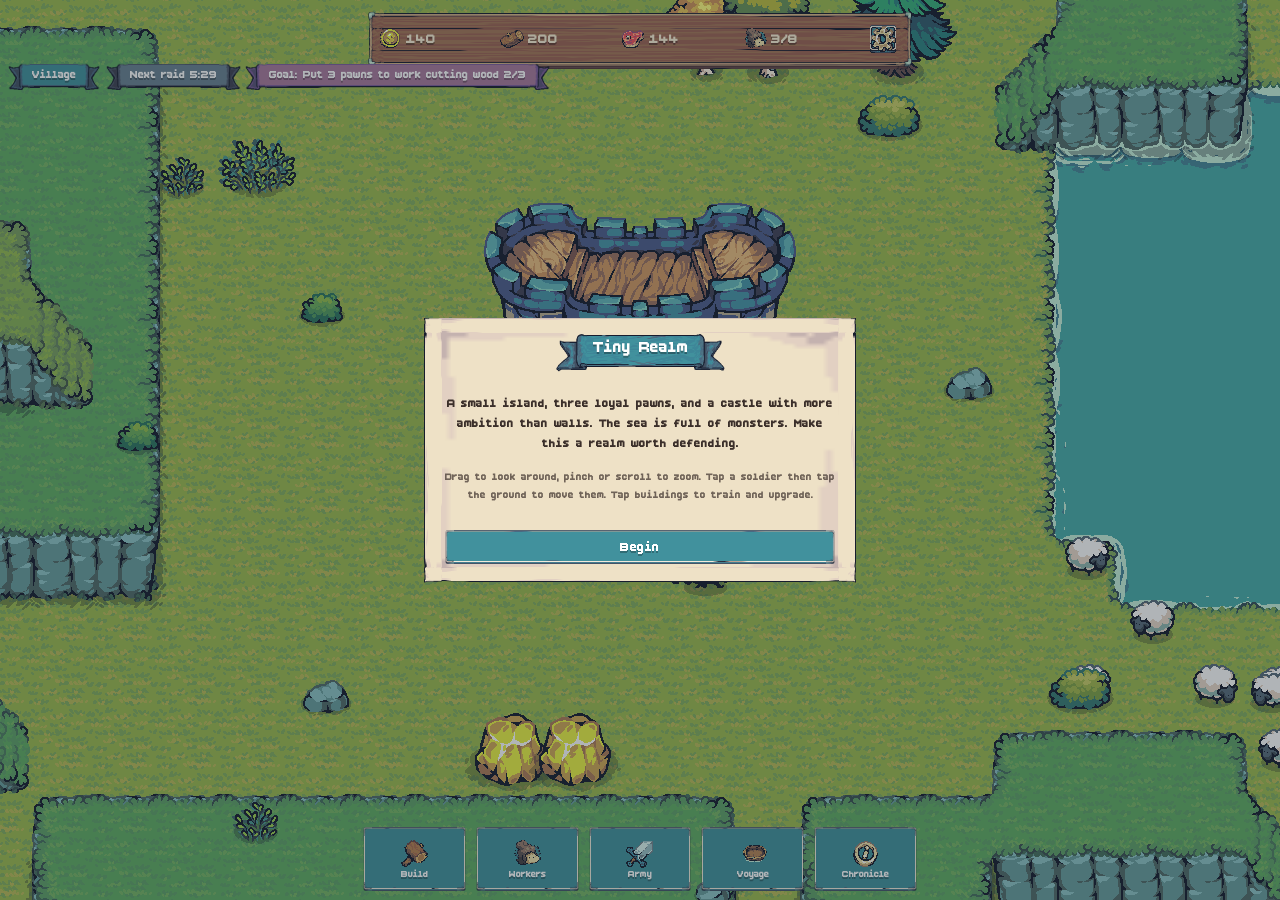
==== index.html @ cdfa286c "Hero abilities, formations and battle speed - Nine abilities: Shield Wall, Volley, Charge, Blessing," ====
<!doctype html>
<html lang="en">
<head>
<meta charset="utf-8">
<meta name="viewport" content="width=device-width, initial-scale=1, maximum-scale=1, user-scalable=no, viewport-fit=cover">
<meta name="apple-mobile-web-app-capable" content="yes">
<meta name="mobile-web-app-capable" content="yes">
<meta name="apple-mobile-web-app-status-bar-style" content="black-translucent">
<meta name="theme-color" content="#47aba9">
<title>Tiny Realm</title>
<link rel="icon" href="assets/free/UI Elements/UI Elements/Icons/Icon_06.png">
<link rel="apple-touch-icon" href="assets/warfare/King/King Avatar/King_Avatar_01.png">
<link rel="manifest" href="manifest.webmanifest">
<link rel="stylesheet" href="style.css">
</head>
<body>
<div id="app">
  <canvas id="game"></canvas>

  <div id="hud" class="hidden">
    <div id="topbar" class="wood">
      <div class="res" data-r="gold"><i class="ic ic-gold"></i><span>0</span></div>
      <div class="res" data-r="wood"><i class="ic ic-wood"></i><span>0</span></div>
      <div class="res" data-r="meat"><i class="ic ic-meat"></i><span>0</span></div>
      <div class="res" data-r="pop"><i class="ic ic-pop"></i><span>0</span></div>
      <button id="btnSettings" class="tiny-btn" aria-label="Settings"><i class="ic ic-gear"></i></button>
    </div>
    <div id="subbar">
      <div id="tierRibbon" class="ribbon-small blue">Village</div>
      <div id="pills"></div>
    </div>
    <div id="toasts"></div>
    <div id="banner" class="hidden"><div class="banner-ribbon"><span></span></div><p></p></div>

    <div id="abilitybar" class="hidden"></div>
    <div id="selbar" class="hidden">
      <span id="selText"></span>
      <button class="btn small" id="btnForm">Loose</button>
      <button class="btn small" id="btnSelAll">All</button>
      <button class="btn small red" id="btnDesel">Clear</button>
    </div>

    <div id="placebar" class="hidden">
      <span id="placeText"></span>
      <button class="btn small" id="btnPlaceOk">Build here</button>
      <button class="btn small red" id="btnPlaceCancel">Cancel</button>
    </div>

    <div id="exphud" class="hidden">
      <div class="paper-dark exp-info"><b id="expName"></b><span id="expStat"></span></div>
    </div>

    <nav id="bottombar">
      <button class="navbtn" data-panel="build"><i class="ic ic-hammer"></i><span>Build</span></button>
      <button class="navbtn" data-panel="workers"><i class="ic ic-pawn"></i><span>Workers</span></button>
      <button class="navbtn" data-panel="army"><i class="ic ic-sword"></i><span>Army</span></button>
      <button class="navbtn" data-panel="voyage"><i class="ic ic-boat"></i><span>Voyage</span></button>
      <button class="navbtn" data-panel="chronicle"><i class="ic ic-info"></i><span>Chronicle</span></button>
    </nav>
    <nav id="squadbar" class="hidden">
      <div id="squadAvatars"></div>
      <button class="btn small" id="btnSpeed">1x</button>
      <button class="btn small" id="btnSquadForm">Loose</button>
      <button class="btn small" id="btnSquadAll">All</button>
      <button class="btn small red" id="btnRetreat">Retreat</button>
    </nav>

    <div id="panel" class="hidden">
      <div class="sheet paper">
        <div class="sheet-head"><div class="ribbon blue"><span id="panelTitle"></span></div><button class="tiny-btn red close" id="panelClose" aria-label="Close"><i class="ic ic-x"></i></button></div>
        <div id="panelTabs"></div>
        <div id="panelBody"></div>
      </div>
    </div>

    <div id="modal" class="hidden">
      <div class="dialog paper">
        <div class="ribbon blue"><span id="modalTitle"></span></div>
        <div id="modalBody"></div>
        <div id="modalBtns"></div>
      </div>
    </div>
  </div>

  <div id="loading">
    <div class="load-box">
      <h1>Tiny Realm</h1>
      <div class="bar-big"><div id="loadFill"></div></div>
      <p id="loadText">Gathering the realm...</p>
    </div>
  </div>
</div>
<script type="module" src="src/main.js"></script>
</body>
</html>
---- style.css ----
@font-face {
  font-family: 'BoldPixels';
  src: url('assets/font/boldpixels.woff2') format('woff2'), url('assets/font/boldpixels.woff') format('woff');
  font-display: block;
}
:root {
  --ink: #3b2f2a;
  --ink-soft: #6b5546;
  --cream: #fbf1d6;
  --water: #47aba9;
  --gold: #e8b93a;
  --red: #d9534f;
  --green: #6dbb5b;
  --safe-top: env(safe-area-inset-top, 0px);
  --safe-bot: env(safe-area-inset-bottom, 0px);
}
* { box-sizing: border-box; -webkit-tap-highlight-color: transparent; }
html, body { margin: 0; height: 100%; overflow: hidden; background: var(--water); overscroll-behavior: none; }
body { font-family: 'BoldPixels', monospace; color: var(--ink); -webkit-user-select: none; user-select: none; -webkit-font-smoothing: none; font-size: 16px; }
#app { position: fixed; inset: 0; }
#game { position: absolute; inset: 0; width: 100%; height: 100%; touch-action: none; image-rendering: pixelated; }
.hidden { display: none !important; }
button { font-family: inherit; color: inherit; font-size: inherit; cursor: pointer; }
img, .ic { image-rendering: pixelated; }

/* ---------- pack-built frames (9-slice from assets/ui) ---------- */
.paper { border: 22px solid transparent; border-image: url('assets/ui/paper.png') 64 fill / 22px stretch; }
.paper-dark { border: 14px solid transparent; border-image: url('assets/ui/paper_dark.png') 64 fill / 14px stretch; color: var(--cream); }
.wood { border: 16px solid transparent; border-image: url('assets/ui/wood.png') 128 fill / 24px stretch; color: var(--cream); }
.banner-frame { border: 30px solid transparent; border-image: url('assets/ui/banner.png') 128 fill / 36px stretch; }
.btn {
  border: 12px solid transparent; border-image: url('assets/ui/btn_blue_regular.png') 64 fill / 12px stretch;
  background: none; color: #fff; padding: 0 6px; min-height: 40px; line-height: 1; text-shadow: 0 2px 0 rgba(0,0,0,.25);
  font-size: 16px; letter-spacing: .5px;
}
.btn:active, .btn.on { border-image-source: url('assets/ui/btn_blue_pressed.png'); }
.btn.red { border-image-source: url('assets/ui/btn_red_regular.png'); }
.btn.red:active { border-image-source: url('assets/ui/btn_red_pressed.png'); }
.btn:disabled { filter: grayscale(1) brightness(.85); opacity: .7; }
.btn.small { min-height: 34px; font-size: 14px; border-width: 10px; }
.btn.wide { width: 100%; }
.tiny-btn { width: 38px; height: 38px; border: 0; padding: 4px; background: url('assets/free/UI Elements/UI Elements/Buttons/SmallBlueSquareButton_Regular.png') center / 100% 100% no-repeat; image-rendering: pixelated; }
.tiny-btn:active { background-image: url('assets/free/UI Elements/UI Elements/Buttons/SmallBlueSquareButton_Pressed.png'); }
.tiny-btn.red { background-image: url('assets/free/UI Elements/UI Elements/Buttons/SmallRedSquareButton_Regular.png'); }
.tiny-btn.red:active { background-image: url('assets/free/UI Elements/UI Elements/Buttons/SmallRedSquareButton_Pressed.png'); }
.tiny-btn .ic { width: 100%; height: 100%; }

.ribbon, .ribbon-small { display: inline-flex; align-items: center; justify-content: center; color: #fff; text-shadow: 0 2px 0 rgba(0,0,0,.3); white-space: nowrap; }
.ribbon { border: 0 solid transparent; border-width: 0 40px; border-image: url('assets/ui/ribbon_blue.png') 0 128 fill / 0 40px stretch; height: 46px; padding: 0 6px 6px; font-size: 20px; }
.ribbon.red { border-image-source: url('assets/ui/ribbon_red.png'); }
.ribbon.yellow { border-image-source: url('assets/ui/ribbon_yellow.png'); }
.ribbon.purple { border-image-source: url('assets/ui/ribbon_purple.png'); }
.ribbon-small { border: 0 solid transparent; border-width: 0 22px; border-image: url('assets/ui/ribbon_small_blue.png') 0 64 fill / 0 22px stretch; height: 28px; padding: 0 2px 3px; font-size: 14px; }
.ribbon-small.red { border-image-source: url('assets/ui/ribbon_small_red.png'); }
.ribbon-small.yellow { border-image-source: url('assets/ui/ribbon_small_yellow.png'); }
.ribbon-small.purple { border-image-source: url('assets/ui/ribbon_small_purple.png'); }
.ribbon-small.black { border-image-source: url('assets/ui/ribbon_small_black.png'); }

/* ---------- icons from the pack ---------- */
.ic { display: inline-block; width: 26px; height: 26px; background: center / contain no-repeat; vertical-align: middle; flex: none; }
.ic-gold { background-image: url('assets/free/UI Elements/UI Elements/Icons/Icon_03.png'); }
.ic-wood { background-image: url('assets/free/UI Elements/UI Elements/Icons/Icon_02.png'); }
.ic-meat { background-image: url('assets/free/UI Elements/UI Elements/Icons/Icon_04.png'); }
.ic-hammer { background-image: url('assets/free/UI Elements/UI Elements/Icons/Icon_01.png'); }
.ic-sword { background-image: url('assets/free/UI Elements/UI Elements/Icons/Icon_05.png'); }
.ic-shield { background-image: url('assets/free/UI Elements/UI Elements/Icons/Icon_06.png'); }
.ic-go { background-image: url('assets/free/UI Elements/UI Elements/Icons/Icon_07.png'); }
.ic-back { background-image: url('assets/free/UI Elements/UI Elements/Icons/Icon_08.png'); }
.ic-x { background-image: url('assets/free/UI Elements/UI Elements/Icons/Icon_09.png'); }
.ic-gear { background-image: url('assets/free/UI Elements/UI Elements/Icons/Icon_10.png'); }
.ic-info { background-image: url('assets/free/UI Elements/UI Elements/Icons/Icon_11.png'); }
.ic-pop, .ic-pawn { background-image: url('assets/free/UI Elements/UI Elements/Human Avatars/Avatars_05.png'); background-size: 150%; }
.ic-boat { background-image: url('assets/enemy/Extra/Boat/Boat_Idle.png'); background-size: 1100% 137%; background-position: 1.2% 55%; }

/* ---------- HUD ---------- */
#hud { position: absolute; inset: 0; pointer-events: none; }
#hud > * { pointer-events: auto; }
#topbar { position: absolute; top: calc(var(--safe-top) + 4px); left: 6px; right: 6px; display: flex; align-items: center; gap: 4px; padding: 0 2px; min-height: 52px; }
.res { flex: 1; display: flex; align-items: center; gap: 4px; min-width: 0; font-size: 15px; white-space: nowrap; text-shadow: 0 2px 0 rgba(0,0,0,.35); }
.res span { overflow: hidden; text-overflow: ellipsis; }
.res.full span { color: #ffd36b; }
.res .ic { width: 24px; height: 24px; }
#subbar { position: absolute; top: calc(var(--safe-top) + 62px); left: 8px; right: 8px; display: flex; align-items: flex-start; gap: 6px; pointer-events: none; }
#tierRibbon { flex: none; }
#subbar > * { pointer-events: auto; }
#pills { display: flex; gap: 4px; overflow-x: auto; scrollbar-width: none; min-width: 0; }
#pills::-webkit-scrollbar { display: none; }
#pills .pill { flex: none; }
.pill { cursor: pointer; }

#toasts { position: absolute; left: 10px; right: 10px; bottom: calc(var(--safe-bot) + 96px); display: flex; flex-direction: column; align-items: center; gap: 6px; pointer-events: none; }
.toast { pointer-events: none; max-width: 440px; font-size: 14px; line-height: 1.25; padding: 2px 4px; animation: toastIn .25s ease-out; text-align: center; }
.toast.out { animation: toastOut .4s ease-in forwards; }
@keyframes toastIn { from { transform: translateY(10px); opacity: 0; } }
@keyframes toastOut { to { transform: translateY(-8px); opacity: 0; } }

#banner { position: absolute; top: calc(var(--safe-top) + 108px); left: 50%; transform: translateX(-50%); width: min(92vw, 460px); text-align: center; pointer-events: auto; animation: toastIn .3s ease-out; }
#banner .banner-ribbon { display: flex; justify-content: center; }
#banner p { margin: -6px 0 0; padding: 14px 12px 10px; font-size: 14px; line-height: 1.3; }

#bottombar, #squadbar { position: absolute; left: 6px; right: 6px; bottom: calc(var(--safe-bot) + 6px); display: flex; gap: 4px; }
.navbtn { flex: 1; display: flex; flex-direction: column; align-items: center; justify-content: center; gap: 0; height: 70px; border: 12px solid transparent; border-image: url('assets/ui/btn_blue_regular.png') 64 fill / 12px stretch; background: none; color: #fff; font-size: 12px; padding: 0; text-shadow: 0 2px 0 rgba(0,0,0,.3); }
.navbtn:active, .navbtn.on { border-image-source: url('assets/ui/btn_blue_pressed.png'); }
.navbtn .ic { width: 30px; height: 30px; }
.navbtn .dot { position: absolute; }
#squadbar { align-items: center; }
#squadAvatars { flex: 1; display: flex; gap: 4px; overflow-x: auto; padding: 2px; }
.sq { position: relative; width: 50px; height: 58px; flex: none; border: 6px solid transparent; border-image: url('assets/ui/paper_dark.png') 64 fill / 6px stretch; padding: 0; background: none; }
.sq { overflow: hidden; }
.sq img { width: 100%; height: 38px; object-fit: cover; display: block; transform: scale(1.5); }
.sq .hpb { height: 5px; background: #5a4636; margin-top: 2px; }
.sq .hpb i { display: block; height: 100%; background: var(--green); }
.sq.sel { border-image-source: url('assets/ui/btn_blue_pressed.png'); }
.sq.dead { opacity: .35; filter: grayscale(1); }

#selbar, #placebar { position: absolute; left: 50%; transform: translateX(-50%); bottom: calc(var(--safe-bot) + 84px); display: flex; align-items: center; gap: 6px; padding: 6px 10px; border: 12px solid transparent; border-image: url('assets/ui/paper.png') 64 fill / 12px stretch; white-space: nowrap; font-size: 14px; }
#exphud { position: absolute; top: calc(var(--safe-top) + 62px); left: 50%; transform: translateX(-50%); }
.exp-info { display: flex; flex-direction: column; align-items: center; padding: 0 6px; font-size: 13px; white-space: nowrap; }
.exp-info b { font-size: 15px; }

/* ---------- panels ---------- */
#panel, #modal { position: absolute; inset: 0; display: flex; align-items: flex-end; justify-content: center; background: rgba(30, 40, 50, .35); }
#panel { bottom: calc(var(--safe-bot) + 80px); background: none; }
#modal { align-items: center; z-index: 5; }
.sheet { width: min(100%, 560px); max-height: calc(100% - var(--safe-top) - 64px); display: flex; flex-direction: column; animation: sheetUp .22s ease-out; }
@keyframes sheetUp { from { transform: translateY(40px); opacity: 0; } }
.sheet-head { display: flex; justify-content: center; position: relative; margin: -36px 0 4px; }
.sheet-head .close { position: absolute; right: -10px; top: 4px; }
#panelBody { overflow-y: auto; -webkit-overflow-scrolling: touch; padding: 0 2px 6px; flex: 1; }
#panelTabs { display: flex; gap: 4px; margin-bottom: 6px; }
#panelTabs .btn { flex: 1; }
.dialog { width: min(92vw, 440px); max-height: 86vh; overflow-y: auto; display: flex; flex-direction: column; align-items: center; animation: sheetUp .2s ease-out; }
.dialog .ribbon { margin-top: -6px; }
#modalBody { font-size: 15px; line-height: 1.35; margin: 6px 0 10px; text-align: center; width: 100%; }
#modalBtns { display: flex; flex-direction: column; gap: 6px; width: 100%; }

.card { display: flex; gap: 10px; align-items: center; padding: 8px; margin-bottom: 6px; border: 10px solid transparent; border-image: url('assets/ui/paper_dark.png') 64 fill / 10px stretch; color: var(--cream); }
.card.light { border-image-source: url('assets/ui/paper.png'); color: var(--ink); }
.card .thumb { width: 56px; height: 56px; flex: none; display: flex; align-items: flex-end; justify-content: center; overflow: hidden; }
.card .thumb img { max-width: 100%; max-height: 100%; }
.card .thumb img.av, .queue .qi img { transform: scale(1.55); }
.card .thumb:has(img.av) { align-items: center; }
.card .grow { flex: 1; min-width: 0; }
.card h3 { margin: 0 0 2px; font-size: 16px; font-weight: normal; }
.card p { margin: 0; font-size: 13px; line-height: 1.25; opacity: .9; }
.card .btn { flex: none; }
.cost { display: flex; gap: 8px; flex-wrap: wrap; font-size: 14px; margin-top: 3px; }
.cost span { display: inline-flex; align-items: center; gap: 2px; }
.cost .ic { width: 18px; height: 18px; }
.cost .lack { color: #ff8a80; }
.muted { opacity: .7; }
.row { display: flex; align-items: center; gap: 8px; }
.between { justify-content: space-between; }
.section-title { font-size: 16px; margin: 10px 0 6px; text-align: center; color: var(--ink-soft); }
.trait { display: inline-block; font-size: 12px; padding: 1px 6px; margin: 2px 3px 0 0; background: rgba(0,0,0,.25); border-radius: 3px; }
.trait.rare { background: #8c6a1c; }
.xpbar, .hpbar { height: 6px; background: #5a4636; margin-top: 4px; border: 1px solid #2b2b3a; }
.xpbar i, .hpbar i { display: block; height: 100%; background: var(--gold); }
.hpbar i { background: var(--green); }
.job { display: flex; align-items: center; gap: 8px; margin-bottom: 6px; }
.job .name { flex: 1; }
.job .count { width: 36px; text-align: center; font-size: 20px; }
.check { width: 26px; height: 26px; flex: none; border: 0; background: url('assets/free/UI Elements/UI Elements/Buttons/TinySquareBlueButton.png') center / 100% no-repeat; }
.check.on { background-image: url('assets/free/UI Elements/UI Elements/Buttons/TinySquareRedButton.png'); }
.queue { display: flex; gap: 4px; margin-top: 6px; }
.queue .qi { width: 44px; height: 50px; position: relative; border: 6px solid transparent; border-image: url('assets/ui/paper_dark.png') 64 fill / 6px stretch; }
.queue .qi img { width: 100%; height: 34px; object-fit: cover; }
.queue .qi i { position: absolute; left: 0; bottom: 0; height: 4px; background: var(--gold); }
textarea { width: 100%; height: 90px; font-family: monospace; font-size: 11px; border: 2px solid var(--ink-soft); background: var(--cream); color: var(--ink); }
.log { font-size: 13px; line-height: 1.3; margin: 0 0 4px; }
.log .when { color: var(--ink-soft); font-size: 11px; margin-right: 6px; }
.stat-grid { display: grid; grid-template-columns: 1fr 1fr; gap: 4px 12px; font-size: 14px; }
.stat-grid span:nth-child(even) { text-align: right; }

/* ---------- loading ---------- */
#loading { position: absolute; inset: 0; display: flex; align-items: center; justify-content: center; background: var(--water); z-index: 10; }
.load-box { text-align: center; color: #fff; }
.load-box h1 { font-weight: normal; font-size: 46px; margin: 0 0 16px; text-shadow: 0 4px 0 rgba(0,0,0,.25); }
.bar-big { width: 240px; height: 30px; margin: 0 auto; border: 0 solid transparent; border-width: 0 24px; border-image: url('assets/ui/bar_big.png') 0 64 fill / 0 24px stretch; position: relative; }
#loadFill { position: absolute; left: -10px; top: 9px; height: 12px; width: 0; background: url('assets/free/UI Elements/UI Elements/Bars/BigBar_Fill.png') center / 100% 300%; }
#loadText { font-size: 14px; }

@media (min-width: 700px) {
  .res { font-size: 17px; }
  #topbar { left: 50%; right: auto; transform: translateX(-50%); width: 560px; }
  #bottombar, #squadbar { left: 50%; right: auto; transform: translateX(-50%); width: 560px; }
}

/* ---------- 2.0 ---------- */
.warn { color: #ff8a80 !important; font-size: 12px !important; margin-top: 3px !important; }
.card.light .warn { color: #b3362f !important; }
.queue .qi { padding: 0; background: none; cursor: pointer; overflow: hidden; }
.res.flash { animation: popFlash .9s ease-out; }
@keyframes popFlash { 0%, 30%, 60% { color: #ff6b5e; transform: scale(1.18); } 15%, 45%, 100% { transform: scale(1); } }
.res.bump .ic { animation: bump .35s ease-out; }
@keyframes bump { 40% { transform: scale(1.35) rotate(-8deg); } }
.navbtn { position: relative; }
.navbtn .badge { position: absolute; top: -14px; right: -12px; min-width: 22px; height: 22px; padding: 0 5px; border-radius: 11px; background: #d9534f; border: 2px solid #3b2f2a; color: #fff; font-size: 13px; line-height: 18px; text-align: center; font-weight: normal; }
.pill[data-pill="quest"] { max-width: 62vw; overflow: hidden; text-overflow: ellipsis; display: inline-block; line-height: 25px; }
.btn, .navbtn, .tiny-btn { transition: transform .06s; }
.btn:active:not(:disabled), .navbtn:active, .tiny-btn:active { transform: scale(.95); }

/* ---------- 3.0 abilities and formations ---------- */
#abilitybar { position: absolute; left: 50%; transform: translateX(-50%); bottom: calc(var(--safe-bot) + 150px); display: flex; flex-wrap: wrap-reverse; justify-content: center; gap: 4px; width: min(96vw, 520px); }
body.exp #abilitybar { bottom: calc(var(--safe-bot) + 76px); }
.ab { position: relative; width: 70px; height: 50px; border: 10px solid transparent; border-image: url('assets/ui/btn_red_regular.png') 64 fill / 10px stretch; background: none; color: #fff; font-size: 11px; line-height: 1.05; padding: 0; text-shadow: 0 2px 0 rgba(0,0,0,.35); overflow: hidden; }
.ab:active { border-image-source: url('assets/ui/btn_red_pressed.png'); }
.ab.cool { filter: grayscale(.9) brightness(.85); }
.ab .cd { position: absolute; left: 0; right: 0; bottom: 0; background: rgba(0,0,0,.45); }
.ab span { position: relative; }
#squadbar .btn.small { padding: 0 2px; min-width: 40px; }
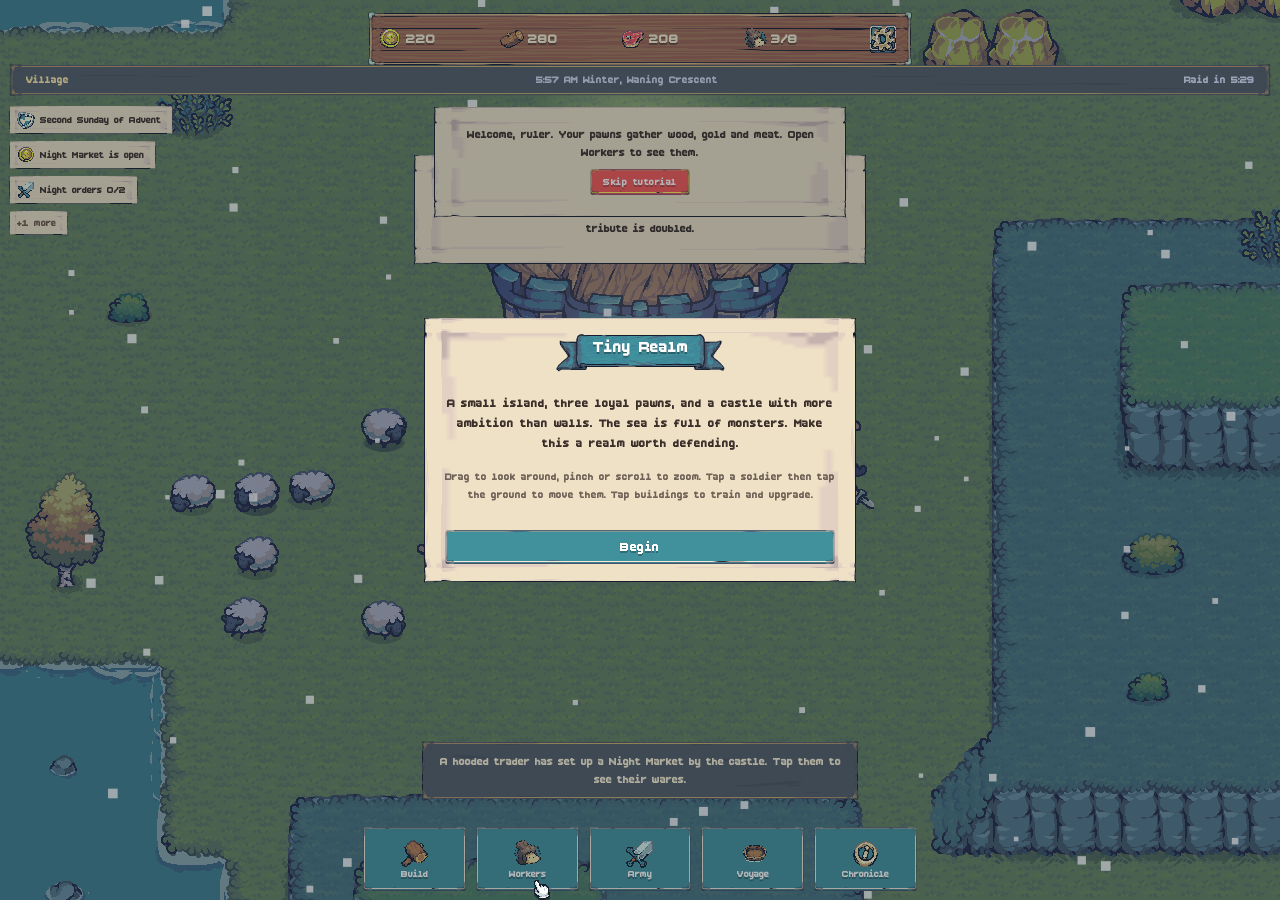
==== commit af81e2d2: "Tiny Realm 3.2: holy days, moon, night market, cleaner HUD - Real calendar holy days with KJV verses" ====
--- a/index.html
+++ b/index.html
@@ -26,7 +26,11 @@
       <button id="btnSettings" class="tiny-btn" aria-label="Settings"><i class="ic ic-gear"></i></button>
     </div>
     <div id="subbar">
-      <div id="tierRibbon" class="ribbon-small blue">Village</div>
+      <div id="statusbar" class="paper-dark">
+        <span id="tierRibbon" class="st st-tier">Village</span>
+        <span id="stEnv" class="st st-env" data-pill="env"></span>
+        <span id="stRaid" class="st st-raid" data-pill="raidsoon"></span>
+      </div>
       <div id="pills"></div>
     </div>
     <div id="toasts"></div>
--- a/style.css
+++ b/style.css
@@ -80,12 +80,20 @@
 .res span { overflow: hidden; text-overflow: ellipsis; }
 .res.full span { color: #ffd36b; }
 .res .ic { width: 24px; height: 24px; }
-#subbar { position: absolute; top: calc(var(--safe-top) + 62px); left: 8px; right: 8px; display: flex; align-items: flex-start; gap: 6px; pointer-events: none; }
-#tierRibbon { flex: none; }
+#subbar { position: absolute; top: calc(var(--safe-top) + 60px); left: 8px; right: 8px; display: flex; flex-direction: column; align-items: stretch; gap: 4px; pointer-events: none; }
 #subbar > * { pointer-events: auto; }
-#pills { display: flex; gap: 4px; overflow-x: auto; scrollbar-width: none; min-width: 0; }
-#pills::-webkit-scrollbar { display: none; }
-#pills .pill { flex: none; }
+#statusbar { display: grid; grid-template-columns: auto 1fr auto; align-items: center; gap: 8px; padding: 0 4px; min-height: 34px; font-size: 13px; white-space: nowrap; }
+#statusbar .st { overflow: hidden; text-overflow: ellipsis; cursor: pointer; }
+#statusbar .st-tier { color: #ffe9a8; }
+#statusbar .st-env { text-align: center; opacity: .92; }
+#statusbar .st-raid.hot { color: #ff8a80; animation: hotPulse 1s ease-in-out infinite; }
+@keyframes hotPulse { 50% { opacity: .55; } }
+#pills { display: flex; flex-direction: column; align-items: flex-start; gap: 3px; }
+.chip { display: flex; align-items: center; gap: 5px; max-width: min(66vw, 360px); padding: 0 6px 0 2px; min-height: 28px; font-size: 12px; cursor: pointer; border: 7px solid transparent; border-image: url('assets/ui/paper.png') 64 fill / 7px stretch; background: linear-gradient(#eee1c6, #eee1c6) center / calc(100% - 6px) calc(100% - 6px) no-repeat; color: var(--ink); box-shadow: inset 3px 0 0 var(--accent, #4a90c0); }
+.chip span { overflow: hidden; text-overflow: ellipsis; white-space: nowrap; }
+.chip .ic { width: 18px; height: 18px; }
+.chip.gold { --accent: #e8b93a; } .chip.purple { --accent: #8f5fb5; } .chip.red { --accent: #d9534f; } .chip.blue { --accent: #4a90c0; }
+.chip.more { color: var(--ink-soft); box-shadow: none; }
 .pill { cursor: pointer; }
 
 #toasts { position: absolute; left: 10px; right: 10px; bottom: calc(var(--safe-bot) + 96px); display: flex; flex-direction: column; align-items: center; gap: 6px; pointer-events: none; }
@@ -209,3 +217,25 @@
 .ab .cd { position: absolute; left: 0; right: 0; bottom: 0; background: rgba(0,0,0,.45); }
 .ab span { position: relative; }
 #squadbar .btn.small { padding: 0 2px; min-width: 40px; }
+.chart { width: 100%; height: 230px; display: block; border: 6px solid transparent; border-image: url('assets/ui/paper_dark.png') 64 fill / 6px stretch; image-rendering: pixelated; cursor: pointer; }
+
+/* ---------- tutorial ---------- */
+#tut { position: absolute; left: 50%; transform: translateX(-50%); top: calc(var(--safe-top) + 100px); width: min(92vw, 420px); padding: 4px 6px; display: flex; flex-direction: column; align-items: center; gap: 4px; z-index: 4; pointer-events: none; animation: toastIn .3s ease-out; }
+#tut .btn { pointer-events: auto; }
+#tut.low { top: auto; bottom: calc(var(--safe-bot) + 160px); }
+#tut p { margin: 0; font-size: 14px; line-height: 1.3; text-align: center; }
+#tut .btn { min-height: 28px; font-size: 12px; }
+#tutHand { position: fixed; left: 0; top: 0; width: 40px; height: 40px; image-rendering: pixelated; pointer-events: none; z-index: 20; filter: drop-shadow(0 2px 0 rgba(0,0,0,.4)); }
+
+/* fill behind every 9-slice frame so sub-pixel seams show the frame's own colour */
+.paper, #selbar, #placebar, .card.light { background: linear-gradient(#eee1c6, #eee1c6) center / calc(100% - 10px) calc(100% - 10px) no-repeat; }
+.paper-dark, .card, .sq, .queue .qi { background: linear-gradient(#525b66, #525b66) center / calc(100% - 6px) calc(100% - 6px) no-repeat; }
+.card.light { background: linear-gradient(#eee1c6, #eee1c6) center / calc(100% - 6px) calc(100% - 6px) no-repeat; }
+.btn, .navbtn { background: linear-gradient(#41919d, #41919d) center / calc(100% - 6px) calc(100% - 6px) no-repeat; }
+.btn:active, .btn.on, .navbtn:active, .navbtn.on { background-image: linear-gradient(#4a6982, #4a6982); }
+.btn.red, .ab { background: linear-gradient(#f65555, #f65555) center / calc(100% - 6px) calc(100% - 6px) no-repeat; }
+.btn.red:active, .ab:active { background-image: linear-gradient(#ba4954, #ba4954); }
+.btn:disabled { background-image: linear-gradient(#41919d, #41919d); }
+.wood { background: linear-gradient(#a47658, #a47658) center / calc(100% - 16px) calc(100% - 16px) no-repeat; }
+.sq.sel { background-image: linear-gradient(#4a6982, #4a6982); }
+#statusbar.night { color: #dfe6ff; }
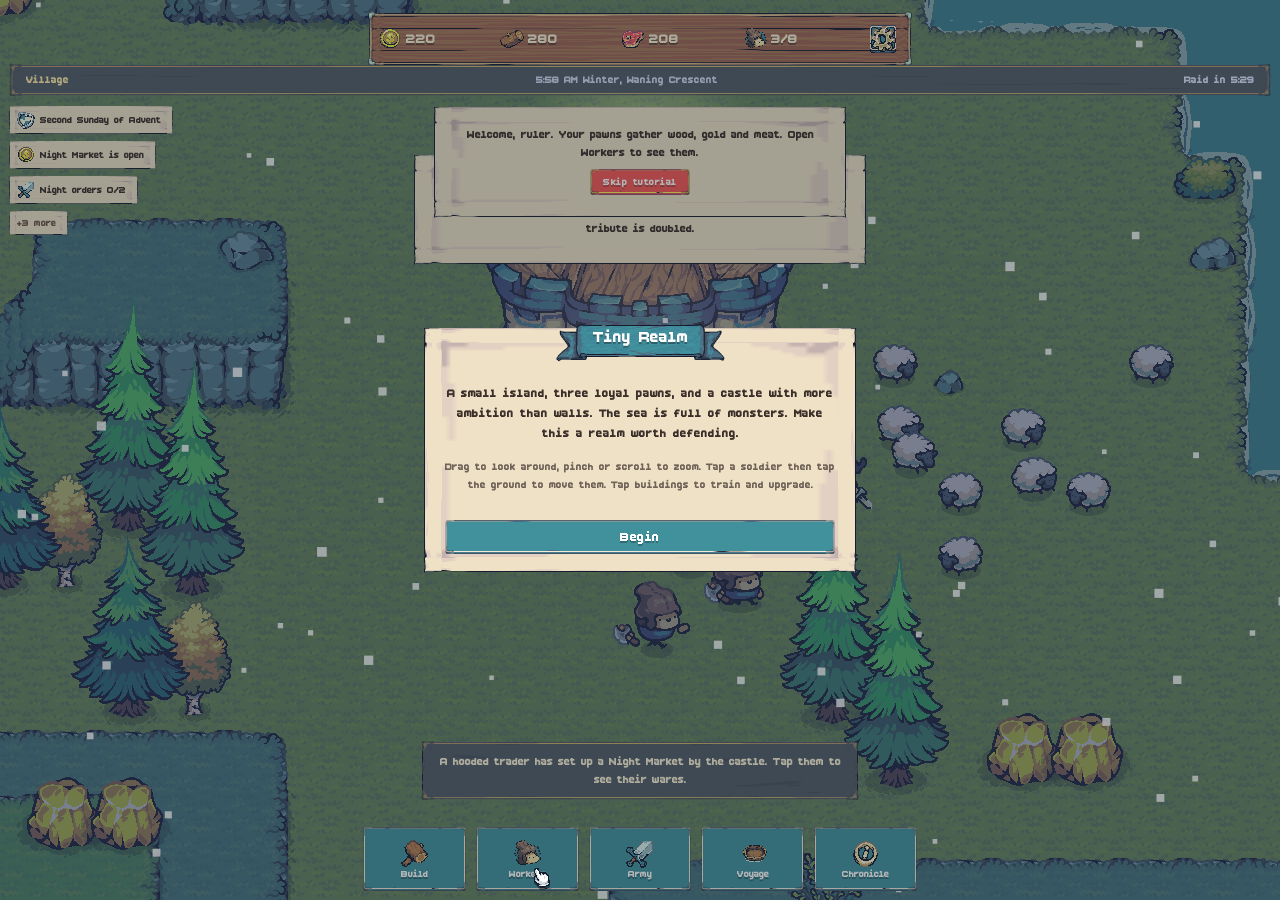
==== commit ef4cf890: "3.6 polish 1: loading, bars, cursors, toasts, placement - Loading screen: the castle, a pawn running" ====
--- a/index.html
+++ b/index.html
@@ -88,8 +88,10 @@
 
   <div id="loading">
     <div class="load-box">
+      <img class="load-castle" src="assets/free/Buildings/Blue Buildings/Castle.png" alt="">
       <h1>Tiny Realm</h1>
-      <div class="bar-big"><div id="loadFill"></div></div>
+      <div class="bar-big"><div id="loadFill"></div><div id="loadPawn"></div></div>
+      <p id="loadPct">0%</p>
       <p id="loadText">Gathering the realm...</p>
     </div>
   </div>
--- a/style.css
+++ b/style.css
@@ -15,10 +15,10 @@
   --safe-bot: env(safe-area-inset-bottom, 0px);
 }
 * { box-sizing: border-box; -webkit-tap-highlight-color: transparent; }
-html, body { margin: 0; height: 100%; overflow: hidden; background: var(--water); overscroll-behavior: none; }
-body { font-family: 'BoldPixels', monospace; color: var(--ink); -webkit-user-select: none; user-select: none; -webkit-font-smoothing: none; font-size: 16px; }
+html, body { margin: 0; height: 100%; min-height: 100dvh; overflow: hidden; background: var(--water); overscroll-behavior: none; }
+body { height: 100dvh; font-family: 'BoldPixels', monospace; color: var(--ink); -webkit-user-select: none; user-select: none; -webkit-font-smoothing: none; font-size: 16px; }
 #app { position: fixed; inset: 0; }
-#game { position: absolute; inset: 0; width: 100%; height: 100%; touch-action: none; image-rendering: pixelated; }
+#game { position: fixed; top: 0; left: 0; width: 100vw; height: 100vh; height: 100lvh; touch-action: none; image-rendering: pixelated; }
 .hidden { display: none !important; }
 button { font-family: inherit; color: inherit; font-size: inherit; cursor: pointer; }
 img, .ic { image-rendering: pixelated; }
@@ -111,8 +111,10 @@
 .navbtn:active, .navbtn.on { border-image-source: url('assets/ui/btn_blue_pressed.png'); }
 .navbtn .ic { width: 30px; height: 30px; }
 .navbtn .dot { position: absolute; }
-#squadbar { align-items: center; }
-#squadAvatars { flex: 1; display: flex; gap: 4px; overflow-x: auto; padding: 2px; }
+#squadbar { align-items: center; flex-wrap: wrap; justify-content: flex-end; }
+#squadbar #squadAvatars { order: 2; flex: 1 1 100%; }
+#squadAvatars { flex: 1; display: flex; gap: 4px; overflow-x: auto; padding: 2px; justify-content: safe center; scrollbar-width: none; }
+#squadAvatars::-webkit-scrollbar { display: none; }
 .sq { position: relative; width: 50px; height: 58px; flex: none; border: 6px solid transparent; border-image: url('assets/ui/paper_dark.png') 64 fill / 6px stretch; padding: 0; background: none; }
 .sq { overflow: hidden; }
 .sq img { width: 100%; height: 38px; object-fit: cover; display: block; transform: scale(1.5); }
@@ -136,7 +138,8 @@
 .sheet-head .close { position: absolute; right: -10px; top: 4px; }
 #panelBody { overflow-y: auto; -webkit-overflow-scrolling: touch; padding: 0 2px 6px; flex: 1; }
 #panelTabs { display: flex; gap: 4px; margin-bottom: 6px; }
-#panelTabs .btn { flex: 1; }
+#panelTabs .btn { flex: 1 1 0; min-width: 0; padding-left: 0; padding-right: 0; overflow: hidden; text-overflow: ellipsis; white-space: nowrap; }
+#panelTabs:has(.btn:nth-child(5)) .btn { font-size: 11px; }
 .dialog { width: min(92vw, 440px); max-height: 86vh; overflow-y: auto; display: flex; flex-direction: column; align-items: center; animation: sheetUp .2s ease-out; }
 .dialog .ribbon { margin-top: -6px; }
 #modalBody { font-size: 15px; line-height: 1.35; margin: 6px 0 10px; text-align: center; width: 100%; }
@@ -186,7 +189,15 @@
 .load-box h1 { font-weight: normal; font-size: 46px; margin: 0 0 16px; text-shadow: 0 4px 0 rgba(0,0,0,.25); }
 .bar-big { width: 240px; height: 30px; margin: 0 auto; border: 0 solid transparent; border-width: 0 24px; border-image: url('assets/ui/bar_big.png') 0 64 fill / 0 24px stretch; position: relative; }
 #loadFill { position: absolute; left: -10px; top: 9px; height: 12px; width: 0; background: url('assets/free/UI Elements/UI Elements/Bars/BigBar_Fill.png') center / 100% 300%; }
-#loadText { font-size: 14px; }
+#loadText { font-size: 13px; max-width: 300px; margin: 6px auto 0; min-height: 34px; opacity: .9; transition: opacity .3s; }
+#loadPct { margin: 10px 0 0; font-size: 15px; }
+#loading { transition: opacity .45s ease-out; background: radial-gradient(ellipse at 50% 40%, #5cc3c0 0%, #47aba9 55%, #3a8f8d 100%); }
+#loading.hidden { display: flex !important; opacity: 0; pointer-events: none; }
+#loading.gone { display: none !important; }
+.load-castle { width: 220px; image-rendering: pixelated; animation: castleBob 3s ease-in-out infinite; filter: drop-shadow(0 6px 0 rgba(0,0,0,.18)); }
+@keyframes castleBob { 50% { transform: translateY(-4px); } }
+#loadPawn { position: absolute; top: -40px; left: 0; width: 64px; height: 64px; margin-left: -32px; background: url('assets/free/Units/Blue Units/Pawn/Pawn_Run.png') 0 0 / 384px 64px; image-rendering: pixelated; animation: pawnRun .6s steps(6) infinite; transition: left .25s linear; }
+@keyframes pawnRun { to { background-position: -384px 0; } }
 
 @media (min-width: 700px) {
   .res { font-size: 17px; }
@@ -210,14 +221,15 @@
 
 /* ---------- 3.0 abilities and formations ---------- */
 #abilitybar { position: absolute; left: 50%; transform: translateX(-50%); bottom: calc(var(--safe-bot) + 150px); display: flex; flex-wrap: wrap-reverse; justify-content: center; gap: 4px; width: min(96vw, 520px); }
-body.exp #abilitybar { bottom: calc(var(--safe-bot) + 76px); }
-.ab { position: relative; width: 70px; height: 50px; border: 10px solid transparent; border-image: url('assets/ui/btn_red_regular.png') 64 fill / 10px stretch; background: none; color: #fff; font-size: 11px; line-height: 1.05; padding: 0; text-shadow: 0 2px 0 rgba(0,0,0,.35); overflow: hidden; }
+body.exp #abilitybar { bottom: calc(var(--safe-bot) + 124px); }
+.ab { position: relative; min-width: 92px; height: 44px; border: 10px solid transparent; border-image: url('assets/ui/btn_red_regular.png') 64 fill / 10px stretch; color: #fff; font-size: 11px; line-height: 1; padding: 0 4px; text-shadow: 0 2px 0 rgba(0,0,0,.35); overflow: visible; display: flex; align-items: center; justify-content: center; white-space: nowrap; }
+.ab .abn { position: relative; margin-top: -2px; }
+.ab .abc { position: absolute; top: -16px; right: -14px; min-width: 22px; padding: 2px 4px; font-size: 10px; font-weight: normal; color: #fff; background: #3a2f2a; border: 2px solid #eee1c6; border-radius: 9px; text-align: center; }
 .ab:active { border-image-source: url('assets/ui/btn_red_pressed.png'); }
 .ab.cool { filter: grayscale(.9) brightness(.85); }
 .ab .cd { position: absolute; left: 0; right: 0; bottom: 0; background: rgba(0,0,0,.45); }
-.ab span { position: relative; }
 #squadbar .btn.small { padding: 0 2px; min-width: 40px; }
-.chart { width: 100%; height: 230px; display: block; border: 6px solid transparent; border-image: url('assets/ui/paper_dark.png') 64 fill / 6px stretch; image-rendering: pixelated; cursor: pointer; }
+.chart { width: 100%; height: 272px; display: block; border: 6px solid transparent; border-image: url('assets/ui/paper_dark.png') 64 fill / 6px stretch; image-rendering: pixelated; cursor: pointer; }
 
 /* ---------- tutorial ---------- */
 #tut { position: absolute; left: 50%; transform: translateX(-50%); top: calc(var(--safe-top) + 100px); width: min(92vw, 420px); padding: 4px 6px; display: flex; flex-direction: column; align-items: center; gap: 4px; z-index: 4; pointer-events: none; animation: toastIn .3s ease-out; }
@@ -239,3 +251,71 @@
 .wood { background: linear-gradient(#a47658, #a47658) center / calc(100% - 16px) calc(100% - 16px) no-repeat; }
 .sq.sel { background-image: linear-gradient(#4a6982, #4a6982); }
 #statusbar.night { color: #dfe6ff; }
+
+/* buttons press in a little */
+.btn, .navbtn, .ab, .chip, .sq { transition: transform .06s ease-out, filter .12s; }
+.btn:active:not(:disabled), .ab:active, .chip:active, .sq:active { transform: translateY(2px) scale(.97); }
+.navbtn:active { transform: translateY(2px); }
+.navbtn.on .ic { animation: navPop .25s ease-out; }
+@keyframes navPop { 50% { transform: scale(1.18) translateY(-2px); } }
+.chip { animation: chipIn .25s ease-out; }
+@keyframes chipIn { from { transform: translateX(-12px); opacity: 0; } }
+
+/* gear (3.4) */
+.ic-gem { background-image: url('assets/free/Terrain/Resources/Gold/Gold Resource/Gold_Resource.png'); }
+.gearrow { display: flex; align-items: center; gap: 4px; margin: 3px 0 2px; }
+.gslot { display: inline-flex; align-items: center; justify-content: center; width: 24px; height: 24px; border-radius: 5px; background: #3a2f2a; border: 2px solid #6b5a4c; }
+.gslot .ic { width: 18px; height: 18px; }
+.gslot.empty .ic { opacity: .25; filter: grayscale(1); }
+.gslot.big { width: 44px; height: 44px; flex: none; border-width: 3px; }
+.gslot.big .ic { width: 34px; height: 34px; }
+.gslot.r0 { border-color: #b9ad92; } .gslot.r1 { border-color: #4a90c0; } .gslot.r2 { border-color: #9b59c9; } .gslot.r3 { border-color: #e8a93a; box-shadow: 0 0 6px #e8a93a; }
+.gscore { font-size: 11px; color: inherit; opacity: .75; margin-left: 4px; }
+.col-btns { display: flex; flex-direction: column; gap: 4px; }
+.row-btns { display: flex; justify-content: center; gap: 6px; margin: 4px 0; }
+.card.item.r3 { box-shadow: inset 0 0 0 2px rgba(232,169,58,.5); }
+
+/* flat inner cards: cleaner than squeezing the paper frame into a 10px border */
+.card { border: 2px solid #3d444d; border-image: none; border-radius: 7px; background: #525b66; padding: 10px; box-shadow: 0 2px 0 rgba(0,0,0,.18); }
+.card.light { border-color: #d6c39c; background: #f7eedb; box-shadow: 0 2px 0 rgba(120,90,50,.18); }
+.ic-gem { background-size: 520%; background-position: center; }
+.streak { display: flex; align-items: center; justify-content: center; gap: 4px; margin: 0 0 6px; font-size: 13px; }
+.streak span { width: 14px; height: 14px; border-radius: 3px; background: #cbbb99; border: 2px solid #a8946c; }
+.streak span.on { background: #f0a43a; border-color: #b86a1c; box-shadow: 0 0 5px #f0a43a; }
+.streak b { margin-left: 6px; font-weight: normal; }
+.hpbar.happy i { background: linear-gradient(90deg, #d9534f, #e8b93a 45%, #6dbb5b); }
+.mood details { margin-top: 4px; font-size: 13px; }
+.mood summary { cursor: pointer; opacity: .8; }
+.mood .why { display: flex; justify-content: space-between; margin: 2px 0; }
+.mood .why b { font-weight: normal; color: #9be37b; } .mood .why b.neg { color: #ff8a80; }
+/* long dialogs scroll inside, keeping the title ribbon and buttons on screen */
+#modal .dialog { max-height: calc(100dvh - var(--safe-top) - var(--safe-bot) - 60px); display: flex; flex-direction: column; overflow: visible; }
+#modal .dialog .ribbon { flex: none; margin-top: -26px; }
+#modalBody { overflow-y: auto; min-height: 0; flex: 1 1 auto; overscroll-behavior: contain; }
+#modalBtns { flex: none; }
+.rank { display: inline-block; padding: 0 5px; margin-right: 2px; font-size: 12px; color: #3a2a10; background: #f2c14e; border-radius: 4px; vertical-align: 2px; }
+.decree .good { color: #4f8f3a; } .card:not(.light).decree .good { color: #9be37b; }
+.decree .bad { color: #b3362f; } .card:not(.light).decree .bad { color: #ff9d93; }
+.other-laws { margin: 0 0 6px; font-size: 13px; } .other-laws summary { cursor: pointer; text-align: center; opacity: .8; margin-bottom: 6px; }
+.card.season { background: linear-gradient(135deg, #5a4a6e, #3f4a5c); border-color: #2e2840; }
+
+/* the pack's cursors (desktop) */
+html, body, #game { cursor: url('assets/free/UI Elements/UI Elements/Cursors/Cursor_01.png') 23 18, auto; }
+button, .btn, .navbtn, .chip, .sq, .ab, summary, [data-act], [data-pill], [data-tab], .chart, #game[data-hover="tap"] { cursor: url('assets/free/UI Elements/UI Elements/Cursors/Cursor_02.png') 24 17, pointer; }
+#game[data-hover="attack"] { cursor: url('assets/free/UI Elements/UI Elements/Cursors/Cursor_02.png') 24 17, crosshair; }
+button:disabled, .btn:disabled { cursor: url('assets/free/UI Elements/UI Elements/Cursors/Cursor_03.png') 32 31, not-allowed; }
+/* toasts: tap to dismiss, a counter for repeats, coloured edge by kind */
+.toast { pointer-events: none; display: flex; align-items: center; gap: 6px; }
+.toast .tn { font-weight: normal; font-size: 12px; color: #ffe9a8; }
+.toast .tn:empty { display: none; }
+.toast.bump { animation: toastBump .25s ease-out; }
+@keyframes toastBump { 40% { transform: scale(1.06); } }
+.toast.gold { box-shadow: inset 4px 0 0 #e8b93a; }
+.toast.red { box-shadow: inset 4px 0 0 #d9534f; }
+/* panels slide away instead of vanishing */
+#panel.closing { display: flex !important; animation: panelFade .18s ease-in forwards; }
+#panel.closing > * { animation: sheetDown .18s ease-in forwards; }
+@keyframes panelFade { to { background: rgba(30,40,50,0); } }
+@keyframes sheetDown { to { transform: translateY(40px); opacity: 0; } }
+/* keep toasts clear of the placement and selection bars */
+#hud:has(#placebar:not(.hidden)) #toasts, #hud:has(#selbar:not(.hidden)) #toasts { bottom: calc(var(--safe-bot) + 160px); }
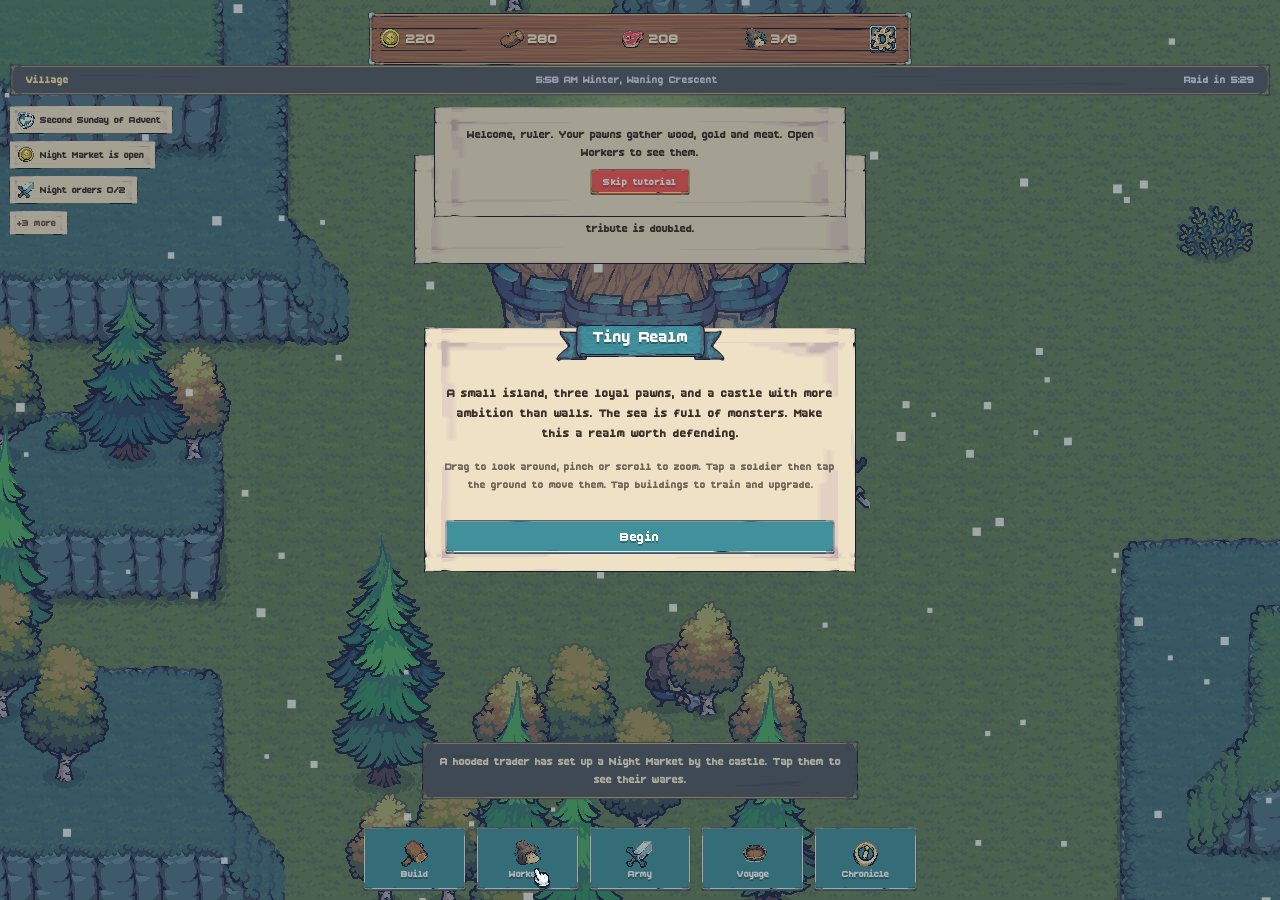
==== commit b1effdfa: "3.6: move buildings, with undo - Every building except the castle has a Move button: it lifts off th" ====
--- a/index.html
+++ b/index.html
@@ -34,6 +34,7 @@
       <div id="pills"></div>
     </div>
     <div id="toasts"></div>
+    <button id="undoBtn" class="btn small hidden">Undo</button>
     <div id="banner" class="hidden"><div class="banner-ribbon"><span></span></div><p></p></div>
 
     <div id="abilitybar" class="hidden"></div>
--- a/style.css
+++ b/style.css
@@ -319,3 +319,6 @@
 @keyframes sheetDown { to { transform: translateY(40px); opacity: 0; } }
 /* keep toasts clear of the placement and selection bars */
 #hud:has(#placebar:not(.hidden)) #toasts, #hud:has(#selbar:not(.hidden)) #toasts { bottom: calc(var(--safe-bot) + 160px); }
+#undoBtn { position: absolute; right: 10px; bottom: calc(var(--safe-bot) + 92px); min-width: 74px; z-index: 3; overflow: hidden; }
+#undoBtn.run::after { content: ''; position: absolute; left: -10px; right: -10px; bottom: -10px; height: 3px; background: #ffe9a8; transform-origin: left; animation: undoT var(--t, 8s) linear forwards; }
+@keyframes undoT { to { transform: scaleX(0); } }
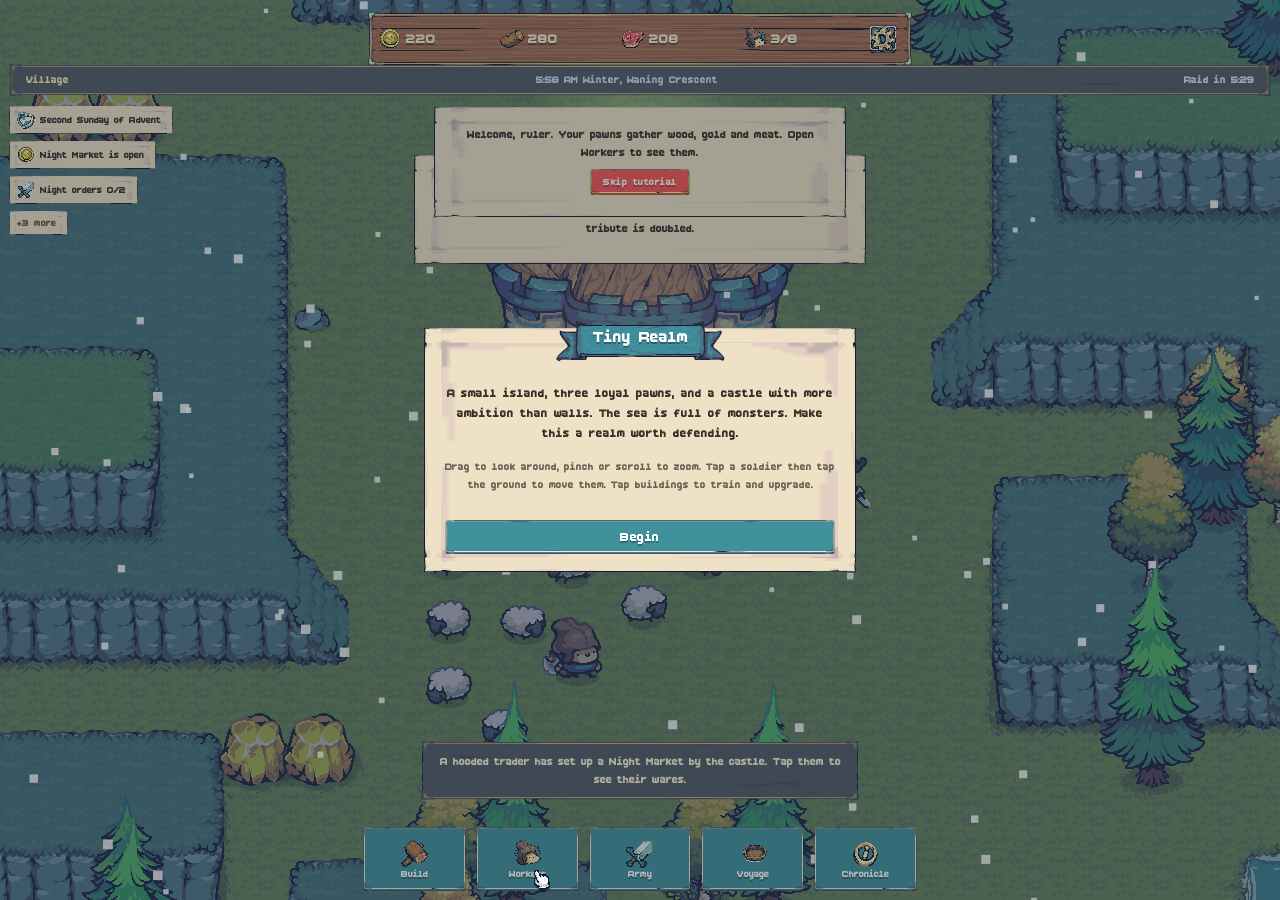
==== commit f93adfcc: "3.6: squads, banners, stances, districts and raid scouting - Army > Squads: raise named squads (more" ====
--- a/index.html
+++ b/index.html
@@ -35,6 +35,7 @@
     </div>
     <div id="toasts"></div>
     <button id="undoBtn" class="btn small hidden">Undo</button>
+    <div id="squadBtns" class="hidden"></div>
     <div id="banner" class="hidden"><div class="banner-ribbon"><span></span></div><p></p></div>
 
     <div id="abilitybar" class="hidden"></div>
--- a/style.css
+++ b/style.css
@@ -322,3 +322,26 @@
 #undoBtn { position: absolute; right: 10px; bottom: calc(var(--safe-bot) + 92px); min-width: 74px; z-index: 3; overflow: hidden; }
 #undoBtn.run::after { content: ''; position: absolute; left: -10px; right: -10px; bottom: -10px; height: 3px; background: #ffe9a8; transform-origin: left; animation: undoT var(--t, 8s) linear forwards; }
 @keyframes undoT { to { transform: scaleX(0); } }
+
+/* squads (3.6) */
+.swatch { display: inline-block; width: 12px; height: 12px; border-radius: 3px; margin-right: 6px; vertical-align: -1px; border: 2px solid #2b2b3a; }
+.card.squad { align-items: stretch; }
+.sqfaces { display: flex; flex-wrap: wrap; gap: 2px; margin: 4px 0; min-height: 30px; align-items: center; }
+.sqfaces img { width: 30px; height: 30px; object-fit: cover; border-radius: 5px; background: #3a2f2a; image-rendering: pixelated; }
+.sqfaces.big { justify-content: center; } .sqfaces.big img { width: 38px; height: 38px; }
+.stances { display: flex; gap: 4px; margin: 4px 0 2px; } .stances .btn { flex: 1; }
+.tiny-link { background: none; border: 0; padding: 0 4px; font-size: 11px; color: #ffe9a8; text-decoration: underline; }
+.card.light .tiny-link { color: #6b5a4c; }
+#squadBtns { position: absolute; right: 6px; top: calc(var(--safe-top) + 108px); display: flex; flex-direction: column; gap: 6px; }
+.sqbtn { position: relative; width: 38px; height: 42px; border: 0; padding: 0; background: none; }
+.sqbtn::before { content: ''; position: absolute; left: 4px; top: 2px; width: 30px; height: 36px; background: var(--c); clip-path: polygon(0 0, 100% 0, 100% 78%, 50% 100%, 0 78%); box-shadow: inset 0 0 0 3px rgba(0,0,0,.25); }
+.sqbtn::after { content: ''; position: absolute; left: 4px; top: 0; width: 30px; height: 4px; background: #3b2f2a; border-radius: 2px; }
+.sqbtn span { position: relative; color: #fff; font-size: 13px; text-shadow: 0 2px 0 rgba(0,0,0,.4); }
+.sqbtn:active { transform: translateY(2px); }
+.sqpicks { display: grid; grid-template-columns: 1fr 1fr; gap: 6px; margin-bottom: 6px; }
+.sqpick { display: flex; flex-direction: column; align-items: flex-start; gap: 2px; padding: 8px 10px; border: 2px solid #d6c39c; border-left: 8px solid var(--c); border-radius: 7px; background: #f7eedb; color: var(--ink); text-align: left; font-size: 12px; }
+.sqpick b { font-weight: normal; font-size: 14px; }
+.sqpick.on { background: #525b66; color: var(--cream); border-color: #3d444d; border-left-color: var(--c); }
+.sqpick:disabled { opacity: .5; }
+details.pickone > summary { text-align: center; margin: 6px 0; font-size: 13px; opacity: .85; }
+.card.squad .row-btns { flex-wrap: wrap; } .card.squad .row-btns .btn { flex: 1 1 40%; min-width: 0; }
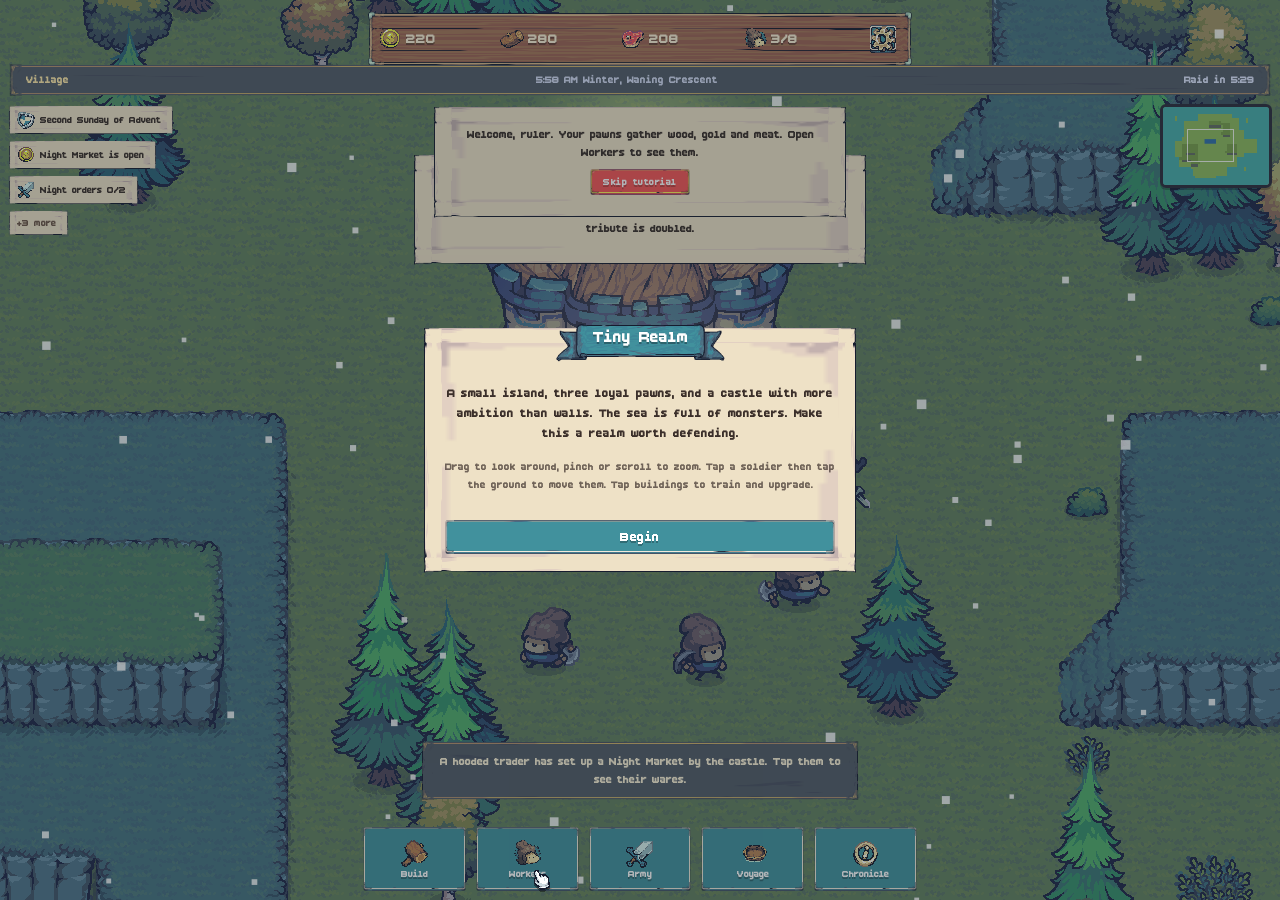
==== commit bab7467a: "3.6: decorations, neighbourhood bonuses, minimap - Decorations from the pack (bushes, rocks, stumps)" ====
--- a/index.html
+++ b/index.html
@@ -36,6 +36,7 @@
     <div id="toasts"></div>
     <button id="undoBtn" class="btn small hidden">Undo</button>
     <div id="squadBtns" class="hidden"></div>
+    <canvas id="minimap" class="hidden"></canvas>
     <div id="banner" class="hidden"><div class="banner-ribbon"><span></span></div><p></p></div>
 
     <div id="abilitybar" class="hidden"></div>
--- a/style.css
+++ b/style.css
@@ -345,3 +345,7 @@
 .sqpick:disabled { opacity: .5; }
 details.pickone > summary { text-align: center; margin: 6px 0; font-size: 13px; opacity: .85; }
 .card.squad .row-btns { flex-wrap: wrap; } .card.squad .row-btns .btn { flex: 1 1 40%; min-width: 0; }
+.dthumb { width: 56px; height: 56px; background-size: auto 100%; background-position: left center; background-repeat: no-repeat; image-rendering: pixelated; }
+.good { color: #4f8f3a; font-weight: normal; } .card:not(.light) .good { color: #9be37b; }
+#minimap { position: absolute; right: 8px; top: calc(var(--safe-top) + 104px); width: 112px; height: 84px; border: 3px solid #2b2b3a; border-radius: 6px; box-shadow: 0 2px 0 rgba(0,0,0,.25), inset 0 0 0 1px rgba(255,255,255,.2); image-rendering: pixelated; cursor: pointer; }
+#hud:has(#minimap:not(.hidden)) #squadBtns { top: calc(var(--safe-top) + 198px); }
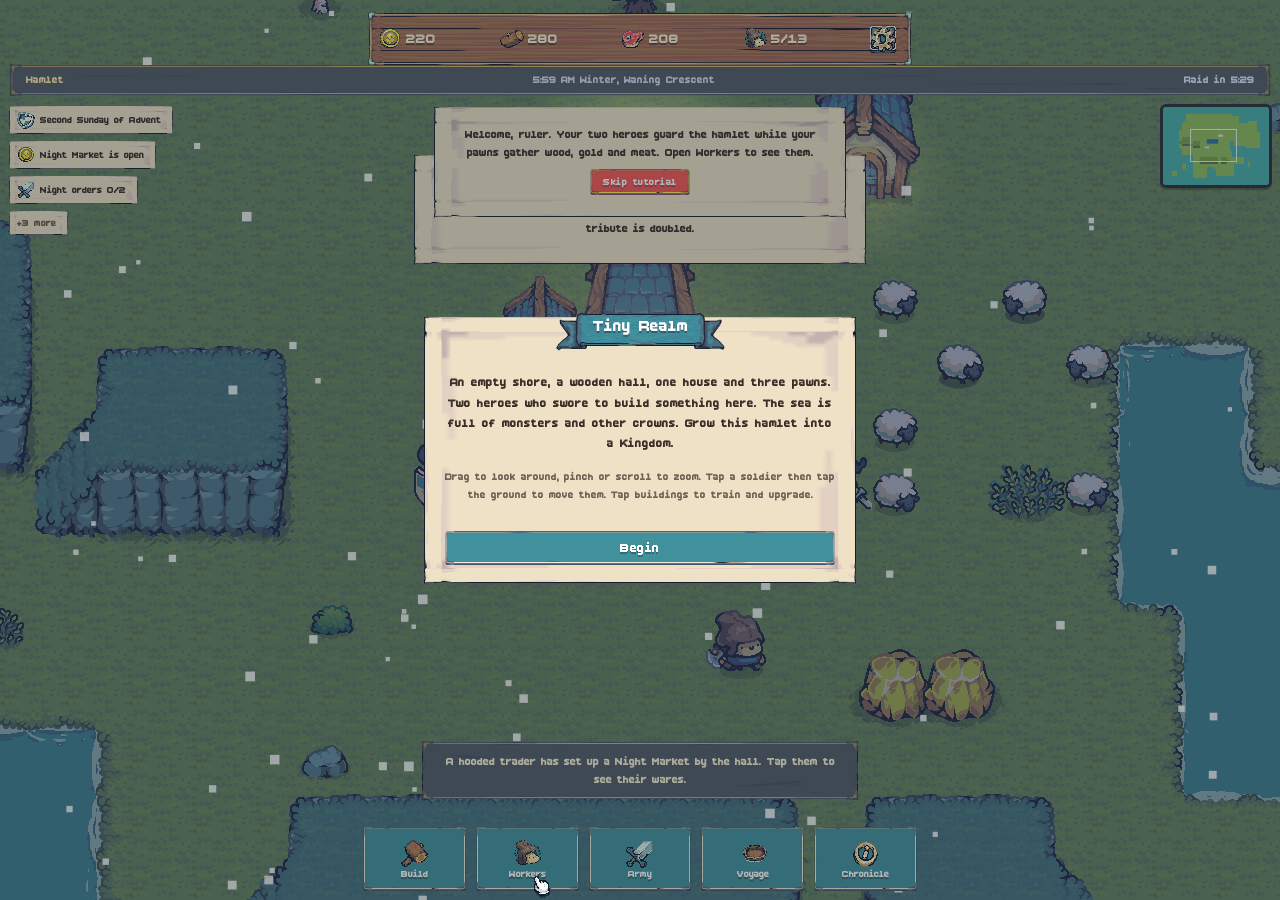
==== commit d74c9d0a: "4.0 wave 2: a world of your own, under sail - Merged the world specialist's infinite seeded ocean, h" ====
--- a/index.html
+++ b/index.html
@@ -37,6 +37,8 @@
     <button id="undoBtn" class="btn small hidden">Undo</button>
     <div id="squadBtns" class="hidden"></div>
     <canvas id="minimap" class="hidden"></canvas>
+    <div id="seaTop" class="hidden"></div>
+    <div id="seaCard" class="hidden"></div>
     <div id="banner" class="hidden"><div class="banner-ribbon"><span></span></div><p></p></div>
 
     <div id="abilitybar" class="hidden"></div>
--- a/style.css
+++ b/style.css
@@ -349,3 +349,26 @@
 .good { color: #4f8f3a; font-weight: normal; } .card:not(.light) .good { color: #9be37b; }
 #minimap { position: absolute; right: 8px; top: calc(var(--safe-top) + 104px); width: 112px; height: 84px; border: 3px solid #2b2b3a; border-radius: 6px; box-shadow: 0 2px 0 rgba(0,0,0,.25), inset 0 0 0 1px rgba(255,255,255,.2); image-rendering: pixelated; cursor: pointer; }
 #hud:has(#minimap:not(.hidden)) #squadBtns { top: calc(var(--safe-top) + 198px); }
+
+/* the sea (4.0) */
+body.sea #pills, body.sea #squadBtns, body.sea #abilitybar, body.sea #selbar, body.sea #undoBtn { display: none !important; }
+#seaTop { position: absolute; left: 50%; transform: translateX(-50%); top: calc(var(--safe-top) + 104px); padding: 3px 12px; font-size: 13px; color: #fff6d8; background: rgba(43,43,58,.72); border-radius: 12px; white-space: nowrap; pointer-events: none; text-shadow: 0 1px 0 rgba(0,0,0,.4); }
+#seaCard { position: absolute; left: 8px; right: 8px; bottom: calc(var(--safe-bot) + 84px); display: flex; flex-direction: column; gap: 6px; pointer-events: none; }
+#seaCard > * { pointer-events: auto; }
+@media (min-width: 700px) { #seaCard { left: 50%; right: auto; transform: translateX(-50%); width: 520px; } }
+.sea-status { display: flex; align-items: center; justify-content: space-between; gap: 8px; padding: 6px 8px 6px 12px; background: rgba(43,43,58,.88); color: var(--cream); border-radius: 8px; font-size: 13px; }
+.sea-status b { font-weight: normal; color: #ffe9a8; }
+.isle { background: #f7eedb; border: 2px solid #d6c39c; border-radius: 9px; padding: 8px 10px; color: var(--ink); box-shadow: 0 3px 0 rgba(0,0,0,.2); animation: sheetUp .18s ease-out; }
+.isle-head { display: flex; gap: 10px; align-items: flex-start; }
+.isle-head h3 { margin: 0; font-size: 16px; font-weight: normal; }
+.isle-head p { margin: 1px 0 0; font-size: 13px; }
+.isle-head .tiny-btn { flex: none; }
+.isle .sig { flex: none; width: 44px; height: 50px; display: flex; align-items: center; justify-content: center; }
+.isle .sig canvas { image-rendering: pixelated; }
+.isle-acts { display: flex; flex-wrap: wrap; gap: 6px; margin-top: 8px; }
+.isle-acts .btn { flex: 1 1 40%; }
+.isle-acts .note { margin: 0; font-size: 13px; color: var(--ink-soft); flex: 1 1 100%; text-align: center; }
+.rel { display: inline-block; margin-left: 4px; padding: 0 6px; font-size: 11px; border-radius: 4px; color: #fff; vertical-align: 2px; }
+.rel.enemy { background: #d9534f; } .rel.neutral { background: #c9962a; } .rel.ally { background: #4f8f3a; }
+.sea-bar { display: flex; gap: 4px; } .sea-bar .btn { flex: 1; min-width: 0; padding-left: 0; padding-right: 0; font-size: 12px; white-space: nowrap; }
+body.sea #toasts { bottom: calc(var(--safe-bot) + 250px); }
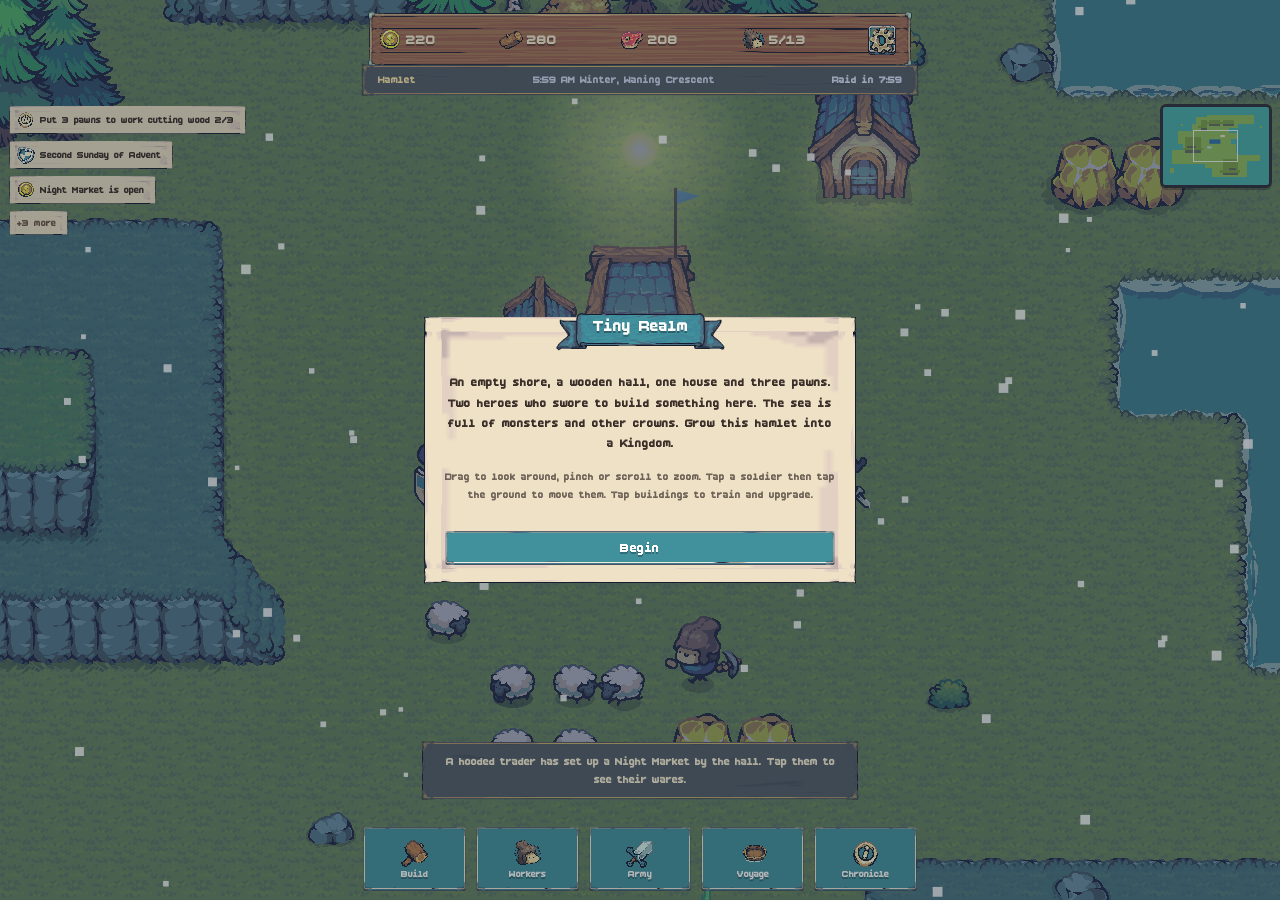
==== commit dd1195a6: "Fill the whole screen as an iOS home-screen app In standalone mode with a see-through status bar, iO" ====
--- a/index.html
+++ b/index.html
@@ -12,6 +12,25 @@
 <link rel="apple-touch-icon" href="assets/warfare/King/King Avatar/King_Avatar_01.png">
 <link rel="manifest" href="manifest.webmanifest">
 <link rel="stylesheet" href="style.css">
+<script>
+// iOS home-screen apps with a see-through status bar draw from the very top of the screen but report a
+// viewport that is short by the status bar's height, leaving a dead strip at the bottom. In that mode,
+// size the page from the physical screen instead.
+(function () {
+  var fix = function () {
+    var standalone = window.navigator.standalone === true || (window.matchMedia && matchMedia('(display-mode: standalone)').matches);
+    if (!standalone) return;
+    var portrait = window.matchMedia ? matchMedia('(orientation: portrait)').matches : innerHeight >= innerWidth;
+    var h = portrait ? Math.max(screen.width, screen.height) : Math.min(screen.width, screen.height);
+    if (!h || h < window.innerHeight) return;
+    document.documentElement.classList.add('standalone');
+    document.documentElement.style.setProperty('--app-h', h + 'px');
+  };
+  fix();
+  window.addEventListener('resize', fix);
+  window.addEventListener('orientationchange', function () { setTimeout(fix, 300); });
+})();
+</script>
 </head>
 <body>
 <div id="app">
--- a/style.css
+++ b/style.css
@@ -132,7 +132,7 @@
 #panel, #modal { position: absolute; inset: 0; display: flex; align-items: flex-end; justify-content: center; background: rgba(30, 40, 50, .35); }
 #panel { bottom: calc(var(--safe-bot) + 80px); background: none; }
 #modal { align-items: center; z-index: 5; }
-.sheet { width: min(100%, 560px); max-height: calc(100% - var(--safe-top) - 64px); display: flex; flex-direction: column; animation: sheetUp .22s ease-out; }
+.sheet { width: min(100%, 560px); max-height: calc(100% - var(--safe-top) - 108px); display: flex; flex-direction: column; animation: sheetUp .22s ease-out; }
 @keyframes sheetUp { from { transform: translateY(40px); opacity: 0; } }
 .sheet-head { display: flex; justify-content: center; position: relative; margin: -36px 0 4px; }
 .sheet-head .close { position: absolute; right: -10px; top: 4px; }
@@ -372,3 +372,49 @@
 .rel.enemy { background: #d9534f; } .rel.neutral { background: #c9962a; } .rel.ally { background: #4f8f3a; }
 .sea-bar { display: flex; gap: 4px; } .sea-bar .btn { flex: 1; min-width: 0; padding-left: 0; padding-right: 0; font-size: 12px; white-space: nowrap; }
 body.sea #toasts { bottom: calc(var(--safe-bot) + 250px); }
+.seedw { font-family: inherit; letter-spacing: 1px; color: #2f6fa8; } .seedw.small { font-size: 11px; margin-left: 4px; color: #6b5a4c; }
+.seed-in { width: 100%; box-sizing: border-box; padding: 10px; font: inherit; font-size: 16px; text-align: center; letter-spacing: 1px; text-transform: uppercase; border: 2px solid #d6c39c; border-radius: 7px; background: #fffaf0; color: var(--ink); }
+
+/* ---------- 4.0 polish ---------- */
+/* an open panel or a tutorial box at the top hides the corner notices and minimap instead of half-covering them */
+#hud:has(#panel:not(.hidden)) #pills, #hud:has(#panel:not(.hidden)) #minimap, #hud:has(#panel:not(.hidden)) #squadBtns,
+#hud:has(#tut:not(.hidden):not(.low)) #pills, #hud:has(#tut:not(.hidden):not(.low)) #minimap, #hud:has(#tut:not(.hidden):not(.low)) #squadBtns { visibility: hidden; }
+/* toasts stay clear of the Undo button and, in battle, of the ability buttons */
+#hud:has(#undoBtn:not(.hidden)) #toasts { bottom: calc(var(--safe-bot) + 140px); }
+body.exp #toasts { bottom: calc(var(--safe-bot) + 178px); }
+body.exp #hud:has(#abilitybar:not(.hidden)) #toasts { bottom: calc(var(--safe-bot) + 226px); }
+body.exp #minimap { top: calc(var(--safe-top) + 116px); }
+/* while a banner is up the corner notices, minimap and squad flags step aside on phones */
+@media (max-width: 699px) { #hud:has(#banner:not(.hidden)) #pills, #hud:has(#banner:not(.hidden)) #minimap, #hud:has(#banner:not(.hidden)) #squadBtns { visibility: hidden; } }
+#banner { z-index: 4; }
+.exp-info span { display: flex; gap: 12px; }
+/* sea card */
+.isle-head .grow { flex: 1; min-width: 0; }
+.isle-head h3 { display: flex; align-items: center; flex-wrap: wrap; gap: 2px 4px; }
+.isle-head .rel { margin-left: 2px; vertical-align: 0; }
+.sea-bar .btn.small { min-height: 40px; }
+#toasts { z-index: 3; }
+#hud:has(#panel:not(.hidden)) .toast:not(.over) { visibility: hidden; }
+.cost { align-items: center; } .cost .for { font-size: 12px; opacity: .7; }
+#hud:has(#banner:not(.hidden)) #seaTop { visibility: hidden; }
+@media (min-width: 700px) { #statusbar { width: 560px; align-self: center; } }
+/* Undo steps up above the selection bar, and toasts above both */
+#hud:has(#selbar:not(.hidden)) #undoBtn { bottom: calc(var(--safe-bot) + 156px); }
+#hud:has(#selbar:not(.hidden)):has(#undoBtn:not(.hidden)) #toasts { bottom: calc(var(--safe-bot) + 206px); }
+/* touch targets: every button at least 40px tall */
+.btn.small { min-height: 40px; }
+.tiny-btn { width: 40px; height: 40px; }
+.tiny-link { padding: 8px 6px; margin: -8px 0; }
+#hud:has(#abilitybar:not(.hidden)) #toasts { bottom: calc(var(--safe-bot) + 250px); }
+body.exp #hud:has(#abilitybar:not(.hidden)) #toasts { bottom: calc(var(--safe-bot) + 226px); }
+.card .thumb.dec { align-items: center; } .card .thumb.dec img { max-width: 48px; max-height: 48px; }
+/* panels with tabs keep one height, so switching tabs never makes the sheet jump */
+.sheet:has(#panelTabs:not(:empty)) { height: calc(100% - var(--safe-top) - 108px); }
+/* only the ability buttons take taps; the strip around them lets taps reach the ground */
+#abilitybar { pointer-events: none; } #abilitybar .ab { pointer-events: auto; }
+body.sea #tut, body.sea #tutHand { display: none !important; }
+
+/* home-screen app on iOS: fill the whole physical screen (see the script in index.html) */
+html.standalone, html.standalone body { height: var(--app-h); min-height: var(--app-h); }
+html.standalone #app { bottom: auto; height: var(--app-h); }
+html.standalone #game { height: var(--app-h); }
